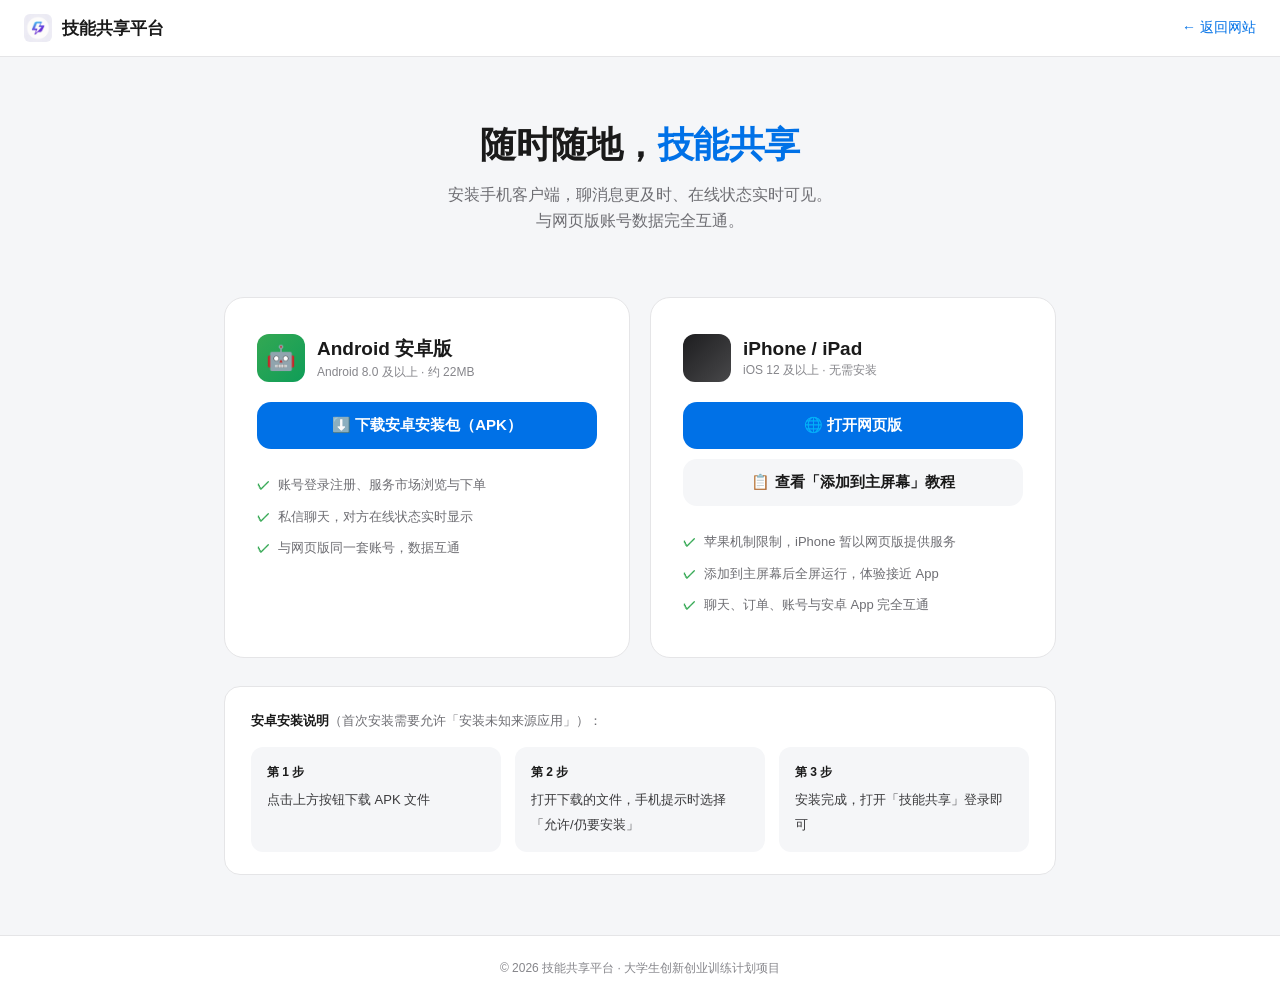
==== app.html @ 02cc00b8 "新增安卓App(Flutter)与下载页，后端v3：在线状态+服务市场+订单API - app/: Flutter客户端源码(Material 3简洁风)，GitHub Actions云端打包APK并" ====
<!DOCTYPE html>
<html lang="zh-CN">
<head>
    <meta charset="UTF-8">
    <meta name="viewport" content="width=device-width, initial-scale=1.0">
    <title>下载App - 技能共享平台</title>
    <style>
        * { margin:0; padding:0; box-sizing:border-box; }
        body { font-family:-apple-system,BlinkMacSystemFont,"Segoe UI","PingFang SC","Microsoft YaHei",sans-serif; background:#f5f6f8; color:#1a1a1a; min-height:100vh; }
        .topbar { background:#fff; border-bottom:1px solid #e5e5e7; padding:14px 24px; display:flex; align-items:center; justify-content:space-between; position:sticky; top:0; }
        .brand { display:flex; align-items:center; gap:10px; font-size:17px; font-weight:700; text-decoration:none; color:#1a1a1a; }
        .brand img { width:28px; height:28px; border-radius:6px; }
        .back { color:#0071e7; text-decoration:none; font-size:14px; font-weight:500; }
        .hero { max-width:880px; margin:0 auto; padding:64px 24px 40px; text-align:center; }
        .hero h1 { font-size:36px; font-weight:700; letter-spacing:-0.5px; }
        .hero h1 span { color:#0071e7; }
        .hero p { color:#6e6e73; font-size:16px; margin-top:12px; line-height:1.6; }
        .cards { max-width:880px; margin:24px auto 0; padding:0 24px; display:grid; grid-template-columns:1fr 1fr; gap:20px; }
        @media (max-width:720px) { .cards { grid-template-columns:1fr; } .hero h1 { font-size:28px; } }
        .card { background:#fff; border:1px solid #e5e5e7; border-radius:20px; padding:36px 32px; text-align:left; }
        .card .os { display:flex; align-items:center; gap:12px; margin-bottom:20px; }
        .card .os .icon { width:48px; height:48px; border-radius:12px; display:flex; align-items:center; justify-content:center; font-size:24px; color:#fff; }
        .card .os .icon.android { background:linear-gradient(135deg,#34a853,#0f9d58); }
        .card .os .icon.ios { background:linear-gradient(135deg,#1d1d1f,#48484a); }
        .card .os h3 { font-size:19px; font-weight:700; }
        .card .os small { color:#86868b; font-size:12px; display:block; margin-top:2px; }
        .btn { display:flex; align-items:center; justify-content:center; gap:8px; width:100%; padding:14px; border-radius:14px; font-size:15px; font-weight:600; text-decoration:none; transition:all .2s; border:none; cursor:pointer; }
        .btn-primary { background:#0071e7; color:#fff; }
        .btn-primary:hover { background:#005bb8; }
        .btn-ghost { background:#f5f6f8; color:#1a1a1a; margin-top:10px; }
        .btn-ghost:hover { background:#e8e8ed; }
        .card ul { margin-top:20px; list-style:none; }
        .card li { font-size:13px; color:#6e6e73; padding:6px 0; display:flex; gap:8px; align-items:flex-start; line-height:1.5; }
        .card li::before { content:"✓"; color:#34a853; font-weight:700; flex-shrink:0; }
        .meta { max-width:880px; margin:28px auto 60px; padding:0 24px; }
        .meta .box { background:#fff; border:1px solid #e5e5e7; border-radius:16px; padding:22px 26px; font-size:13px; color:#6e6e73; line-height:1.9; }
        .meta .box b { color:#1a1a1a; }
        .steps { display:grid; grid-template-columns:repeat(3,1fr); gap:14px; margin-top:14px; }
        @media (max-width:720px) { .steps { grid-template-columns:1fr; } }
        .step { background:#f5f6f8; border-radius:12px; padding:14px 16px; font-size:13px; color:#3a3a3c; }
        .step b { display:block; color:#0071e7; font-size:12px; margin-bottom:4px; }
        .footer { text-align:center; color:#86868b; font-size:12px; padding:24px; border-top:1px solid #e5e5e7; background:#fff; }
    </style>
</head>
<body>
    <div class="topbar">
        <a class="brand" href="index.html"><img src="images/logo.png" alt="logo">技能共享平台</a>
        <a class="back" href="index.html">← 返回网站</a>
    </div>

    <div class="hero">
        <h1>随时随地，<span>技能共享</span></h1>
        <p>安装手机客户端，聊消息更及时、在线状态实时可见。<br>与网页版账号数据完全互通。</p>
    </div>

    <div class="cards">
        <div class="card">
            <div class="os">
                <div class="icon android">🤖</div>
                <div>
                    <h3>Android 安卓版</h3>
                    <small>Android 8.0 及以上 · 约 22MB</small>
                </div>
            </div>
            <a class="btn btn-primary" href="app/jsgx-app.apk" download>⬇️ 下载安卓安装包（APK）</a>
            <ul>
                <li>账号登录注册、服务市场浏览与下单</li>
                <li>私信聊天，对方在线状态实时显示</li>
                <li>与网页版同一套账号，数据互通</li>
            </ul>
        </div>
        <div class="card">
            <div class="os">
                <div class="icon ios"></div>
                <div>
                    <h3>iPhone / iPad</h3>
                    <small>iOS 12 及以上 · 无需安装</small>
                </div>
            </div>
            <a class="btn btn-primary" href="index.html">🌐 打开网页版</a>
            <div class="btn btn-ghost" onclick="showIosGuide()">📋 查看「添加到主屏幕」教程</div>
            <ul>
                <li>苹果机制限制，iPhone 暂以网页版提供服务</li>
                <li>添加到主屏幕后全屏运行，体验接近 App</li>
                <li>聊天、订单、账号与安卓 App 完全互通</li>
            </ul>
        </div>
    </div>

    <div class="meta">
        <div class="box">
            <b>安卓安装说明</b>（首次安装需要允许「安装未知来源应用」）：
            <div class="steps">
                <div class="step"><b>第 1 步</b>点击上方按钮下载 APK 文件</div>
                <div class="step"><b>第 2 步</b>打开下载的文件，手机提示时选择「允许/仍要安装」</div>
                <div class="step"><b>第 3 步</b>安装完成，打开「技能共享」登录即可</div>
            </div>
        </div>
    </div>

    <div class="footer">© 2026 技能共享平台 · 大学生创新创业训练计划项目</div>

    <div id="iosGuide" style="display:none; position:fixed; inset:0; background:rgba(0,0,0,0.45); z-index:99; align-items:center; justify-content:center; padding:20px;" onclick="if(event.target===this)this.style.display='none'">
        <div style="background:#fff; border-radius:20px; max-width:420px; width:100%; padding:28px;">
            <h3 style="font-size:18px; margin-bottom:16px;">iPhone 添加到主屏幕</h3>
            <div style="font-size:14px; color:#3a3a3c; line-height:2.2;">
                1. 用 <b>Safari 浏览器</b>打开本站首页<br>
                2. 点击底部「分享」按钮 <b>⎋</b><br>
                3. 选择「<b>添加到主屏幕</b>」<br>
                4. 点击「添加」，桌面出现网站图标<br>
                5. 从图标打开即全屏运行，像 App 一样
            </div>
            <button class="btn btn-primary" style="margin-top:20px;" onclick="document.getElementById('iosGuide').style.display='none'">知道了</button>
        </div>
    </div>
    <script>
        function showIosGuide() { var g = document.getElementById('iosGuide'); g.style.display = 'flex'; }
    </script>
</body>
</html>
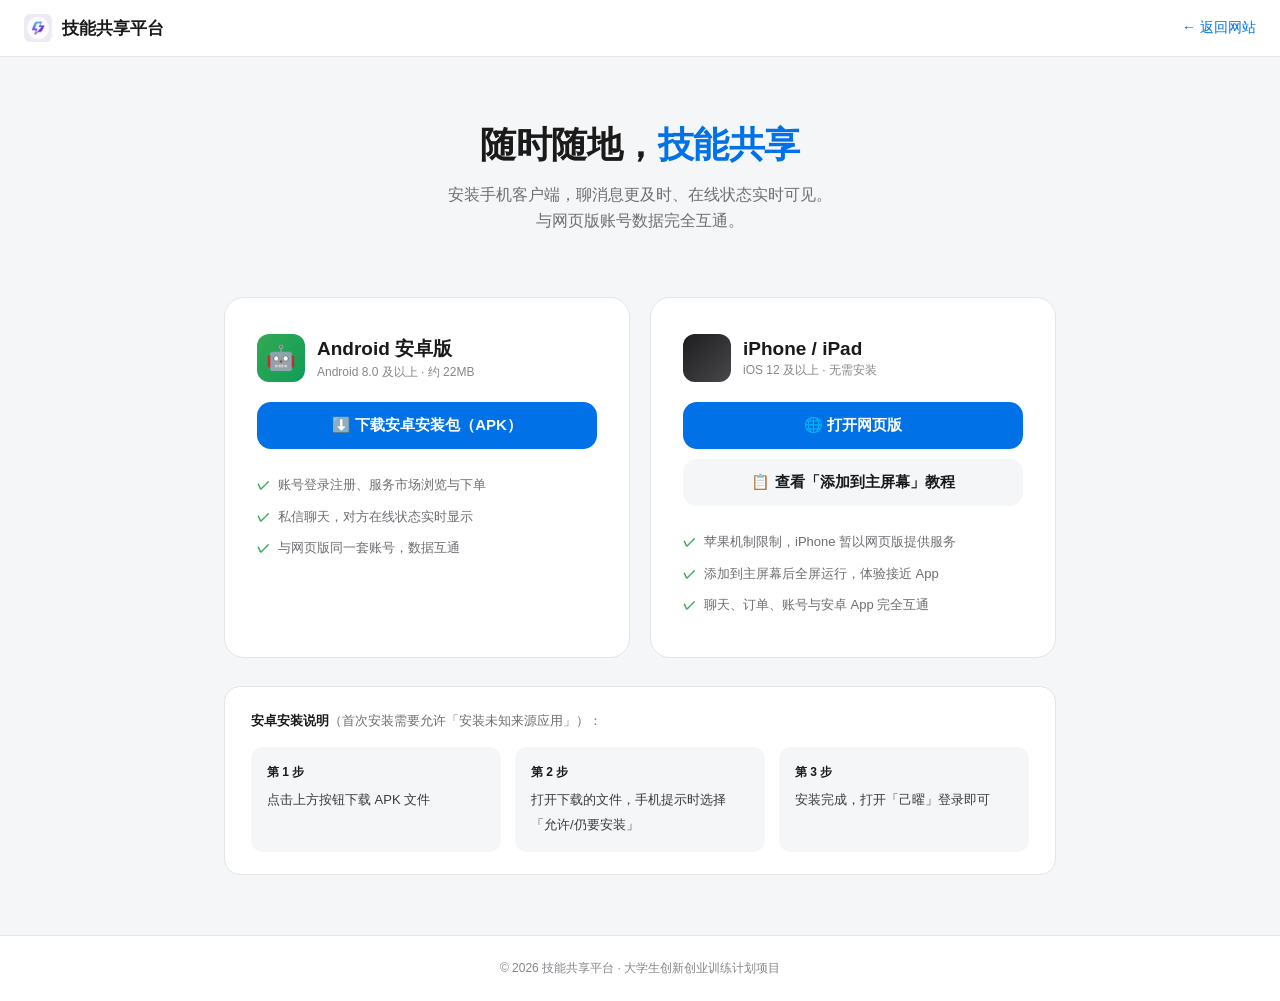
==== commit 902e3f41: "v1.0.1：更名己曜+新logo；API迁移至azhegezhege.pages.dev/api修复国内无法登录 - App: 新品牌名己曜与新图标，API基础地址改走网站同域/api，版本1.0." ====
--- a/app.html
+++ b/app.html
@@ -93,7 +93,7 @@
             <div class="steps">
                 <div class="step"><b>第 1 步</b>点击上方按钮下载 APK 文件</div>
                 <div class="step"><b>第 2 步</b>打开下载的文件，手机提示时选择「允许/仍要安装」</div>
-                <div class="step"><b>第 3 步</b>安装完成，打开「技能共享」登录即可</div>
+                <div class="step"><b>第 3 步</b>安装完成，打开「己曜」登录即可</div>
             </div>
         </div>
     </div>
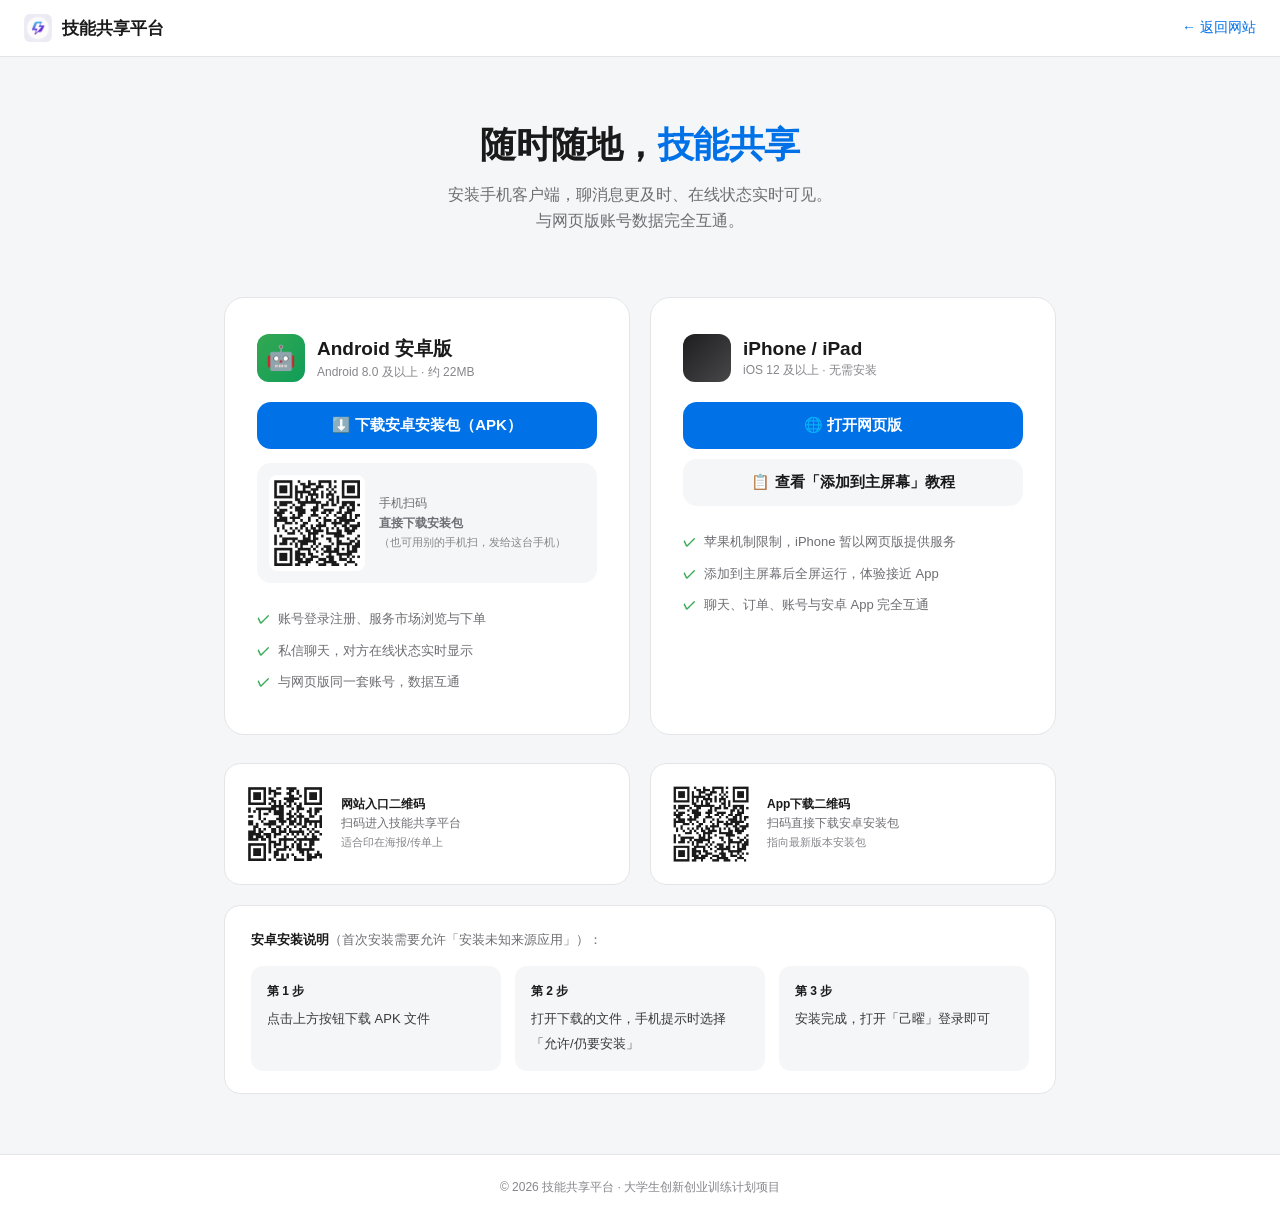
==== commit b52cd477: "下载页新增两个二维码：网站入口 / App安装包直链（含印刷用SVG）" ====
--- a/app.html
+++ b/app.html
@@ -63,6 +63,10 @@
                 </div>
             </div>
             <a class="btn btn-primary" href="app/jsgx-app.apk" download>⬇️ 下载安卓安装包（APK）</a>
+            <div style="display:flex;align-items:center;gap:14px;margin-top:14px;padding:12px;background:#F5F6F8;border-radius:14px;">
+                <img src="images/qr/qr-app.png" alt="App下载二维码" style="width:96px;height:96px;border-radius:8px;">
+                <div style="font-size:12px;color:#6e6e73;line-height:1.6;">手机扫码<br><b>直接下载安装包</b><br><span style="font-size:11px;color:#86868b;">（也可用别的手机扫，发给这台手机）</span></div>
+            </div>
             <ul>
                 <li>账号登录注册、服务市场浏览与下单</li>
                 <li>私信聊天，对方在线状态实时显示</li>
@@ -88,6 +92,16 @@
     </div>
 
     <div class="meta">
+        <div style="display:grid;grid-template-columns:1fr 1fr;gap:20px;max-width:880px;margin:0 auto 20px;">
+            <div style="background:#fff;border:1px solid #e5e5e7;border-radius:16px;padding:18px;display:flex;align-items:center;gap:14px;">
+                <img src="images/qr/qr-website.png" alt="网站二维码" style="width:84px;height:84px;">
+                <div style="font-size:12px;color:#6e6e73;line-height:1.6;"><b style="color:#1a1a1a;">网站入口二维码</b><br>扫码进入技能共享平台<br><span style="font-size:11px;color:#86868b;">适合印在海报/传单上</span></div>
+            </div>
+            <div style="background:#fff;border:1px solid #e5e5e7;border-radius:16px;padding:18px;display:flex;align-items:center;gap:14px;">
+                <img src="images/qr/qr-app.png" alt="App下载二维码" style="width:84px;height:84px;">
+                <div style="font-size:12px;color:#6e6e73;line-height:1.6;"><b style="color:#1a1a1a;">App下载二维码</b><br>扫码直接下载安卓安装包<br><span style="font-size:11px;color:#86868b;">指向最新版本安装包</span></div>
+            </div>
+        </div>
         <div class="box">
             <b>安卓安装说明</b>（首次安装需要允许「安装未知来源应用」）：
             <div class="steps">
